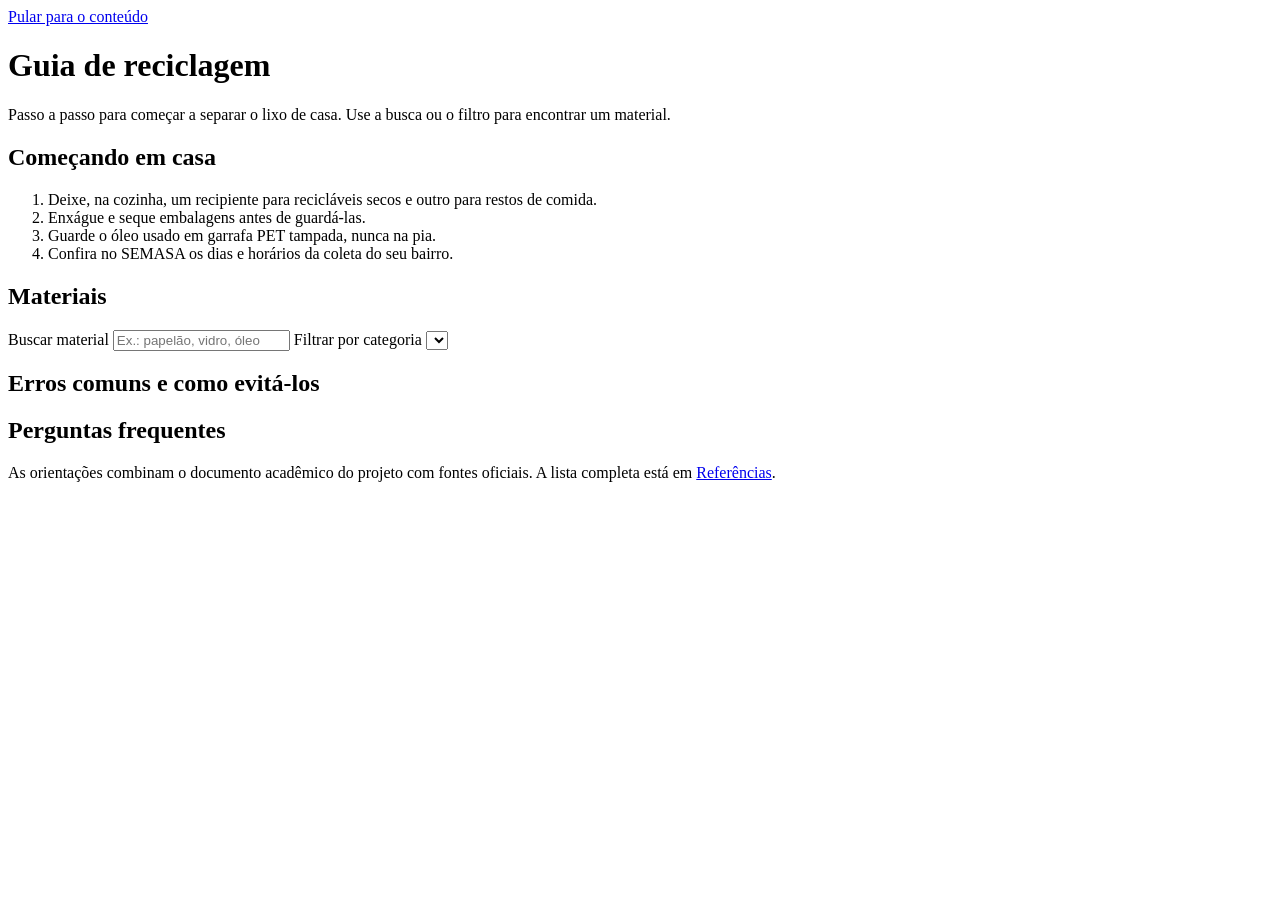
==== guia.html @ c44e5894 "primeira versão o lixo da minha cas" ====
<!doctype html>
<html lang="pt-BR">
<head>
  <meta charset="utf-8">
  <meta name="viewport" content="width=device-width, initial-scale=1">
  <meta name="description" content="Guia de reciclagem: como separar, limpar, armazenar e destinar cada tipo de resíduo doméstico.">
  <title>Guia de reciclagem · O Lixo da Minha Casa</title>
  <link rel="stylesheet" href="css/style.css">
</head>
<body data-page="guia">
  <a class="skip" href="#conteudo">Pular para o conteúdo</a>
  <div id="site-header"></div>

  <main id="conteudo">
    <div class="container">
      <h1>Guia de reciclagem</h1>
      <p>Passo a passo para começar a separar o lixo de casa. Use a busca ou o filtro para encontrar um material.</p>

      <h2>Começando em casa</h2>
      <ol>
        <li>Deixe, na cozinha, um recipiente para recicláveis secos e outro para restos de comida.</li>
        <li>Enxágue e seque embalagens antes de guardá-las.</li>
        <li>Guarde o óleo usado em garrafa PET tampada, nunca na pia.</li>
        <li>Confira no SEMASA os dias e horários da coleta do seu bairro.</li>
      </ol>

      <h2>Materiais</h2>
      <div class="controles" role="search">
        <label for="busca-material">Buscar material
          <input id="busca-material" type="search" placeholder="Ex.: papelão, vidro, óleo">
        </label>
        <label for="filtro-categoria">Filtrar por categoria
          <select id="filtro-categoria"></select>
        </label>
      </div>
      <div id="guia-materiais" aria-live="polite"></div>

      <h2>Erros comuns e como evitá-los</h2>
      <div id="guia-erros" class="grade"></div>

      <h2>Perguntas frequentes</h2>
      <div id="guia-perguntas"></div>

      <p class="fonte">As orientações combinam o documento acadêmico do projeto com fontes oficiais. A lista completa está em <a href="referencias.html">Referências</a>.</p>
    </div>
  </main>

  <div id="site-footer"></div>
  <script src="js/main.js" defer></script>
</body>
</html>
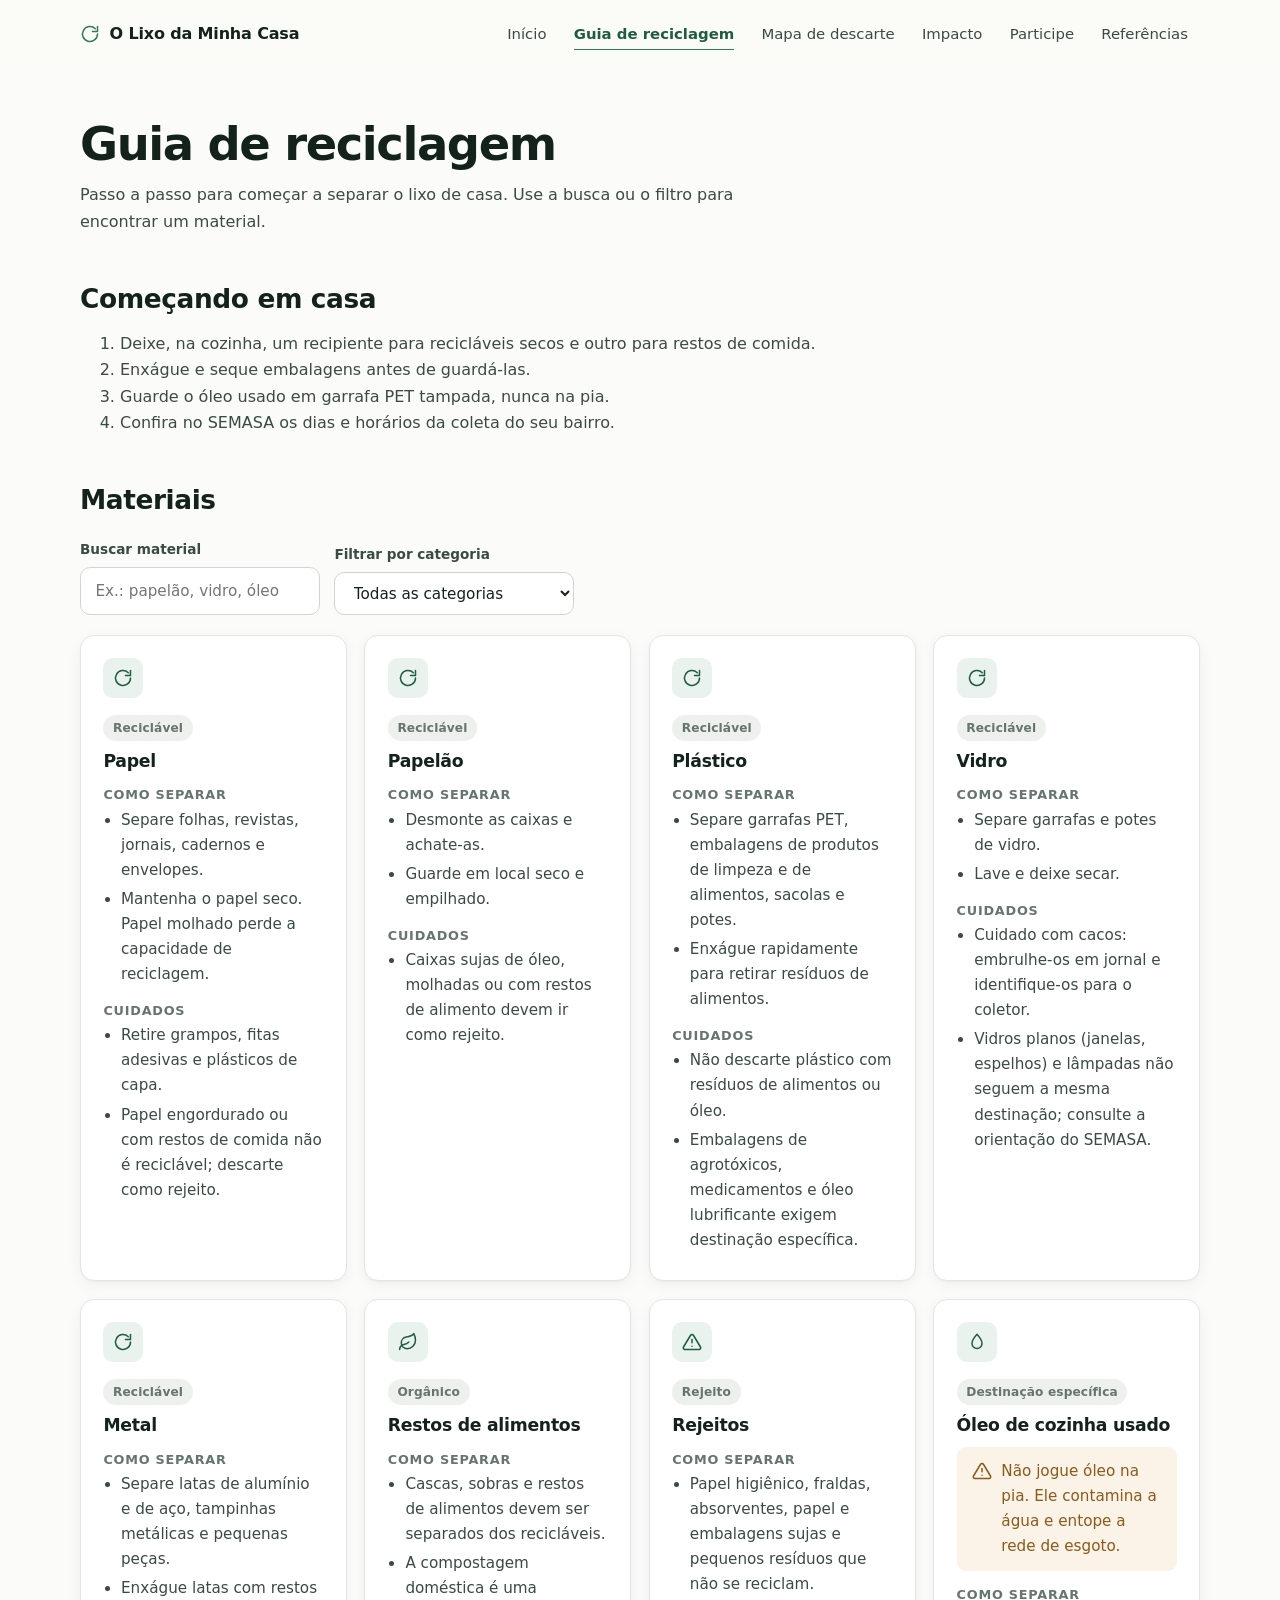
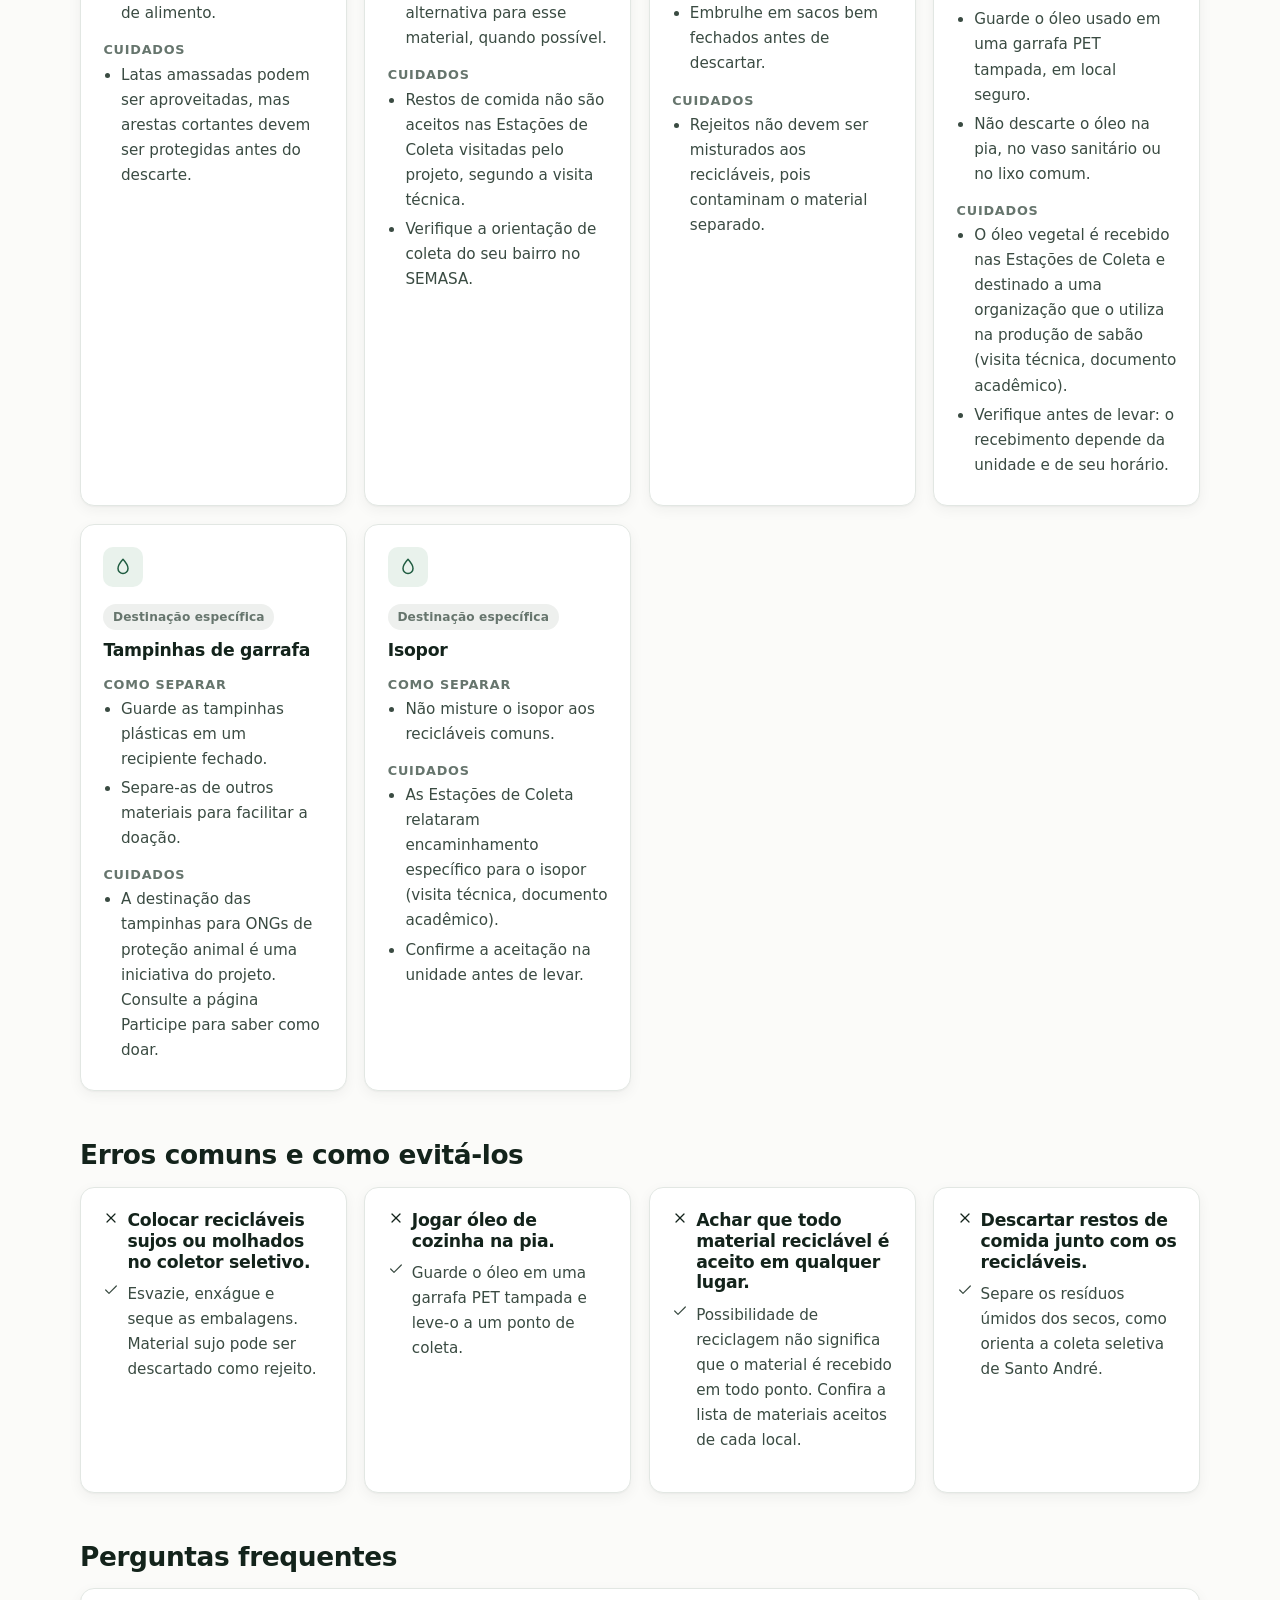
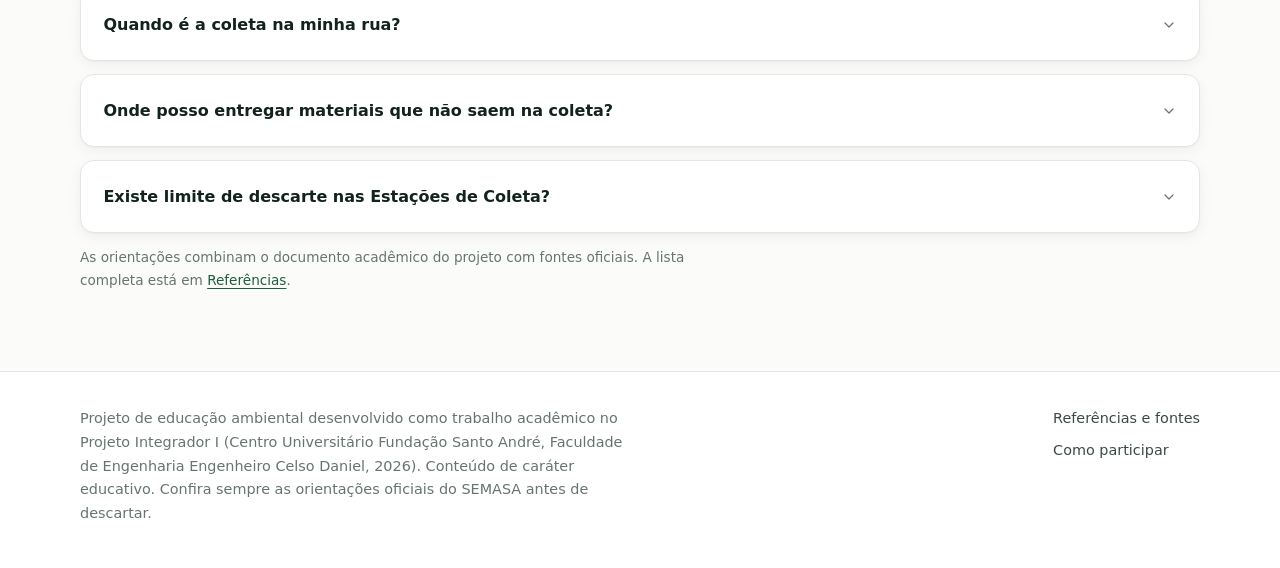
==== commit 7a77b91b: "Add files via upload site versão 2" ====
--- a/guia.html
+++ b/guia.html
@@ -5,7 +5,7 @@
   <meta name="viewport" content="width=device-width, initial-scale=1">
   <meta name="description" content="Guia de reciclagem: como separar, limpar, armazenar e destinar cada tipo de resíduo doméstico.">
   <title>Guia de reciclagem · O Lixo da Minha Casa</title>
-  <link rel="stylesheet" href="css/style.css">
+  <link rel="stylesheet" href="style.css">
 </head>
 <body data-page="guia">
   <a class="skip" href="#conteudo">Pular para o conteúdo</a>
@@ -46,6 +46,6 @@
   </main>
 
   <div id="site-footer"></div>
-  <script src="js/main.js" defer></script>
+  <script src="main.js" defer></script>
 </body>
 </html>
--- a/style.css
+++ b/style.css
@@ -0,0 +1,538 @@
+/* O Lixo da Minha Casa - estilos globais */
+
+:root {
+  --ink: #13231b;
+  --ink-2: #3a4b42;
+  --muted: #66756d;
+  --line: #e2e7e3;
+  --bg: #fbfbf9;
+  --surface: #ffffff;
+  --accent: #2f7d57;
+  --accent-ink: #1f5c40;
+  --accent-soft: #e9f2ec;
+  --sand: #f3efe7;
+  --warn: #8a5a1a;
+  --warn-bg: #fbf3e7;
+  --radius: 14px;
+  --radius-sm: 9px;
+  --shadow: 0 1px 2px rgba(19, 35, 27, 0.04), 0 4px 14px rgba(19, 35, 27, 0.05);
+  --shadow-hover: 0 2px 4px rgba(19, 35, 27, 0.05), 0 12px 28px rgba(19, 35, 27, 0.09);
+  --ease: cubic-bezier(0.2, 0.7, 0.2, 1);
+  --font: "Inter", system-ui, -apple-system, "Segoe UI", Roboto, Helvetica, Arial, sans-serif;
+}
+
+* { box-sizing: border-box; }
+
+html { scroll-behavior: smooth; -webkit-text-size-adjust: 100%; }
+
+body {
+  margin: 0;
+  font-family: var(--font);
+  color: var(--ink-2);
+  background: var(--bg);
+  font-size: 16px;
+  line-height: 1.65;
+  -webkit-font-smoothing: antialiased;
+  animation: pagina-entra 0.5s var(--ease) both;
+}
+
+img, svg { max-width: 100%; }
+
+a { color: var(--accent-ink); text-decoration-thickness: 1px; text-underline-offset: 3px; }
+a:hover { color: var(--ink); }
+
+:focus-visible {
+  outline: 2px solid var(--accent);
+  outline-offset: 3px;
+  border-radius: 4px;
+}
+
+.icone {
+  width: 20px;
+  height: 20px;
+  flex: none;
+  fill: none;
+  stroke: currentColor;
+  stroke-width: 1.8;
+  stroke-linecap: round;
+  stroke-linejoin: round;
+}
+.icone.pequeno { width: 16px; height: 16px; }
+
+.skip {
+  position: absolute;
+  left: -999px;
+  top: 0;
+  background: var(--ink);
+  color: #fff;
+  padding: 0.5rem 1rem;
+  z-index: 100;
+}
+.skip:focus { left: 1rem; top: 1rem; }
+
+.container { width: min(1120px, 92%); margin: 0 auto; }
+
+main { min-height: 70vh; padding: 3rem 0 4rem; }
+
+h1, h2, h3, h4 {
+  color: var(--ink);
+  line-height: 1.2;
+  letter-spacing: -0.015em;
+  font-weight: 650;
+}
+h1 { font-size: clamp(2rem, 4.2vw, 2.9rem); margin: 0 0 0.6rem; letter-spacing: -0.03em; }
+h2 { font-size: clamp(1.35rem, 2.6vw, 1.65rem); margin: 3rem 0 1rem; }
+h3 { font-size: 1.08rem; margin: 0 0 0.4rem; }
+h4 { font-size: 0.8rem; margin: 1rem 0 0.3rem; color: var(--muted); text-transform: uppercase; letter-spacing: 0.06em; font-weight: 600; }
+
+p { margin: 0 0 1rem; max-width: 70ch; }
+
+.lead { font-size: 1.12rem; color: var(--ink-2); max-width: 62ch; }
+
+.kicker {
+  display: inline-block;
+  font-size: 0.78rem;
+  font-weight: 600;
+  letter-spacing: 0.1em;
+  text-transform: uppercase;
+  color: var(--accent);
+  margin-bottom: 0.8rem;
+}
+
+/* Cabeçalho */
+.cabecalho {
+  background: rgba(251, 251, 249, 0.86);
+  backdrop-filter: saturate(1.4) blur(10px);
+  -webkit-backdrop-filter: saturate(1.4) blur(10px);
+  position: sticky;
+  top: 0;
+  z-index: 50;
+  border-bottom: 1px solid transparent;
+  transition: border-color 0.3s var(--ease), box-shadow 0.3s var(--ease);
+}
+.cabecalho.rolado { border-bottom-color: var(--line); box-shadow: 0 6px 18px rgba(19, 35, 27, 0.04); }
+.cabecalho .barra {
+  position: relative;
+  display: flex;
+  align-items: center;
+  justify-content: space-between;
+  min-height: 68px;
+  gap: 1rem;
+}
+.marca {
+  display: inline-flex;
+  align-items: center;
+  gap: 0.6rem;
+  color: var(--ink);
+  text-decoration: none;
+  font-weight: 650;
+  font-size: 1rem;
+  letter-spacing: -0.01em;
+}
+.marca:hover { color: var(--accent-ink); }
+.marca svg { color: var(--accent); }
+.marca svg .arco { transition: transform 0.9s var(--ease); transform-origin: 12px 12px; }
+.marca:hover svg .arco { transform: rotate(120deg); }
+
+.menu { display: flex; gap: 0.2rem; flex-wrap: wrap; }
+.menu a {
+  position: relative;
+  color: var(--ink-2);
+  text-decoration: none;
+  font-size: 0.93rem;
+  padding: 0.5rem 0.75rem;
+  border-radius: 8px;
+  transition: color 0.2s var(--ease);
+}
+.menu a::after {
+  content: "";
+  position: absolute;
+  left: 0.75rem;
+  right: 0.75rem;
+  bottom: 0.25rem;
+  height: 1.5px;
+  background: var(--accent);
+  transform: scaleX(0);
+  transform-origin: left;
+  transition: transform 0.35s var(--ease);
+}
+.menu a:hover { color: var(--ink); }
+.menu a:hover::after { transform: scaleX(1); }
+.menu a[aria-current="page"] { color: var(--accent-ink); font-weight: 600; }
+.menu a[aria-current="page"]::after { transform: scaleX(1); }
+
+.menu-toggle {
+  display: none;
+  align-items: center;
+  justify-content: center;
+  background: transparent;
+  color: var(--ink);
+  border: 1px solid var(--line);
+  border-radius: 10px;
+  width: 42px;
+  height: 42px;
+  cursor: pointer;
+  transition: background 0.2s var(--ease), transform 0.2s var(--ease);
+}
+.menu-toggle:active { transform: scale(0.96); }
+.menu-toggle .icone { transition: transform 0.35s var(--ease); }
+.menu-toggle[aria-expanded="true"] .icone { transform: rotate(90deg); }
+
+.progresso {
+  position: absolute;
+  left: 0;
+  bottom: -1px;
+  height: 2px;
+  width: 100%;
+  background: var(--accent);
+  transform-origin: left;
+  transform: scaleX(0);
+}
+
+@media (max-width: 800px) {
+  .menu-toggle { display: inline-flex; }
+  .menu {
+    position: absolute;
+    left: 0;
+    right: 0;
+    top: 100%;
+    background: var(--bg);
+    flex-direction: column;
+    gap: 0;
+    padding: 0 4%;
+    border-bottom: 1px solid var(--line);
+    max-height: 0;
+    overflow: hidden;
+    transition: max-height 0.45s var(--ease), padding 0.45s var(--ease);
+  }
+  .menu.aberto { max-height: 420px; padding: 0.5rem 4% 1rem; }
+  .menu a { padding: 0.8rem 0.5rem; border-bottom: 1px solid var(--line); border-radius: 0; }
+  .menu a::after { display: none; }
+}
+
+/* Botões */
+.botao {
+  display: inline-flex;
+  align-items: center;
+  gap: 0.5rem;
+  background: var(--accent);
+  color: #fff;
+  padding: 0.72rem 1.2rem;
+  border-radius: 10px;
+  text-decoration: none;
+  font: inherit;
+  font-size: 0.95rem;
+  font-weight: 600;
+  border: 1px solid transparent;
+  cursor: pointer;
+  transition: background 0.2s var(--ease), transform 0.15s var(--ease), box-shadow 0.25s var(--ease);
+}
+.botao .icone { transition: transform 0.3s var(--ease); }
+.botao:hover { background: var(--accent-ink); color: #fff; box-shadow: 0 6px 16px rgba(31, 92, 64, 0.22); }
+.botao:hover .icone { transform: translateX(3px); }
+.botao:active { transform: scale(0.98); }
+.botao.secundario { background: transparent; color: var(--accent-ink); border-color: #c9d9cf; }
+.botao.secundario:hover { background: var(--accent-soft); color: var(--ink); box-shadow: none; }
+
+/* Hero */
+.hero {
+  display: grid;
+  grid-template-columns: 1.15fr 0.85fr;
+  gap: 2.5rem;
+  align-items: center;
+  padding: 1rem 0 2.5rem;
+}
+.hero .texto > * { animation: sobe 0.7s var(--ease) both; }
+.hero .texto > *:nth-child(1) { animation-delay: 0.05s; }
+.hero .texto > *:nth-child(2) { animation-delay: 0.12s; }
+.hero .texto > *:nth-child(3) { animation-delay: 0.2s; }
+.hero .texto > *:nth-child(4) { animation-delay: 0.28s; }
+.hero .acoes { display: flex; gap: 0.75rem; flex-wrap: wrap; margin-top: 1.6rem; }
+
+.ilustracao { display: flex; justify-content: center; }
+.ilustracao svg { width: min(360px, 100%); height: auto; }
+.ilustracao .seta {
+  stroke: var(--accent);
+  stroke-width: 6;
+  fill: none;
+  stroke-linecap: round;
+  stroke-dasharray: 90 400;
+  animation: percorre 9s linear infinite;
+}
+.ilustracao .seta:nth-of-type(2) { animation-delay: -3s; }
+.ilustracao .seta:nth-of-type(3) { animation-delay: -6s; }
+.ilustracao .nucleo { animation: respira 4s ease-in-out infinite; transform-origin: 160px 160px; }
+.ilustracao .anel { stroke: var(--line); stroke-width: 1.5; fill: none; }
+.ilustracao .ponto { fill: var(--accent); animation: pisca 4s ease-in-out infinite; }
+.ilustracao .ponto:nth-of-type(2) { animation-delay: 1.3s; }
+.ilustracao .ponto:nth-of-type(3) { animation-delay: 2.6s; }
+
+@media (max-width: 860px) {
+  .hero { grid-template-columns: 1fr; }
+  .ilustracao { order: -1; }
+  .ilustracao svg { width: min(240px, 70%); }
+}
+
+/* Cartões e grades */
+.grade {
+  display: grid;
+  gap: 1.1rem;
+  grid-template-columns: repeat(auto-fit, minmax(250px, 1fr));
+}
+
+.cartao {
+  position: relative;
+  background: var(--surface);
+  border: 1px solid var(--line);
+  border-radius: var(--radius);
+  padding: 1.4rem;
+  box-shadow: var(--shadow);
+  transition: transform 0.35s var(--ease), box-shadow 0.35s var(--ease), border-color 0.35s var(--ease);
+}
+.cartao:hover { transform: translateY(-3px); box-shadow: var(--shadow-hover); border-color: #cfdcd3; }
+.cartao .selo {
+  width: 40px;
+  height: 40px;
+  border-radius: 10px;
+  background: var(--accent-soft);
+  color: var(--accent-ink);
+  display: grid;
+  place-items: center;
+  margin-bottom: 1rem;
+  transition: transform 0.35s var(--ease), background 0.35s var(--ease);
+}
+.cartao:hover .selo { transform: scale(1.06); background: #dcebe2; }
+.cartao p { font-size: 0.95rem; }
+.cartao ul, .cartao ol { padding-left: 1.1rem; margin: 0.3rem 0; font-size: 0.95rem; }
+.cartao li + li { margin-top: 0.25rem; }
+.cartao .vejamais {
+  display: inline-flex;
+  align-items: center;
+  gap: 0.35rem;
+  font-size: 0.92rem;
+  font-weight: 600;
+  text-decoration: none;
+  color: var(--accent-ink);
+  margin-top: 0.4rem;
+}
+.cartao .vejamais .icone { transition: transform 0.3s var(--ease); }
+.cartao:hover .vejamais .icone { transform: translateX(4px); }
+
+.destaque {
+  background: var(--sand);
+  border-radius: var(--radius);
+  padding: 1.6rem 1.8rem;
+  margin: 2.5rem 0;
+}
+.destaque h2 { margin-top: 0; }
+
+.aviso {
+  display: flex;
+  gap: 0.6rem;
+  align-items: flex-start;
+  background: var(--warn-bg);
+  color: var(--warn);
+  padding: 0.75rem 0.95rem;
+  border-radius: var(--radius-sm);
+  margin: 0.7rem 0;
+  font-size: 0.93rem;
+}
+.aviso .icone { margin-top: 2px; }
+
+.vazio {
+  display: flex;
+  gap: 0.7rem;
+  align-items: center;
+  background: var(--surface);
+  border: 1px dashed #c9d4cc;
+  padding: 1.2rem 1.3rem;
+  border-radius: var(--radius-sm);
+  color: var(--muted);
+  animation: sobe 0.5s var(--ease) both;
+}
+
+.erro {
+  display: flex;
+  gap: 0.6rem;
+  align-items: flex-start;
+  background: #fbeceb;
+  color: #8b2b22;
+  padding: 1rem 1.1rem;
+  border-radius: var(--radius-sm);
+}
+
+.fonte { font-size: 0.85rem; color: var(--muted); }
+
+.tag {
+  display: inline-flex;
+  align-items: center;
+  gap: 0.35rem;
+  background: var(--accent-soft);
+  color: var(--accent-ink);
+  padding: 0.2rem 0.6rem;
+  border-radius: 999px;
+  font-size: 0.76rem;
+  font-weight: 600;
+  letter-spacing: 0.01em;
+  margin-bottom: 0.6rem;
+}
+.tag.neutra { background: #eef0ee; color: var(--muted); }
+
+/* Controles */
+.controles {
+  display: flex;
+  gap: 0.9rem;
+  flex-wrap: wrap;
+  align-items: end;
+  margin: 1.4rem 0 1.2rem;
+}
+.controles label {
+  display: flex;
+  flex-direction: column;
+  font-weight: 600;
+  font-size: 0.85rem;
+  color: var(--ink-2);
+  gap: 0.4rem;
+}
+.campo {
+  position: relative;
+  display: flex;
+  align-items: center;
+}
+.campo .icone { position: absolute; left: 0.8rem; color: var(--muted); pointer-events: none; }
+.controles input, .controles select {
+  font: inherit;
+  font-size: 0.95rem;
+  font-weight: 400;
+  padding: 0.66rem 0.9rem;
+  border: 1px solid #cdd7d0;
+  border-radius: 10px;
+  min-width: 240px;
+  background: var(--surface);
+  color: var(--ink);
+  transition: border-color 0.2s var(--ease), box-shadow 0.2s var(--ease);
+}
+.campo input { padding-left: 2.4rem; }
+.controles input:focus, .controles select:focus {
+  outline: none;
+  border-color: var(--accent);
+  box-shadow: 0 0 0 4px rgba(47, 125, 87, 0.12);
+}
+
+/* Acordeão do guia */
+details.cartao summary {
+  list-style: none;
+  cursor: pointer;
+  display: flex;
+  justify-content: space-between;
+  align-items: center;
+  gap: 1rem;
+  color: var(--ink);
+  font-weight: 600;
+}
+details.cartao summary::-webkit-details-marker { display: none; }
+details.cartao summary .icone { transition: transform 0.35s var(--ease); color: var(--muted); }
+details.cartao[open] summary .icone { transform: rotate(180deg); }
+details.cartao[open] { box-shadow: var(--shadow-hover); }
+details.cartao .corpo { animation: sobe 0.4s var(--ease) both; margin-top: 0.8rem; color: var(--ink-2); }
+
+/* Mapa */
+.mapa-caixa {
+  position: relative;
+  border-radius: var(--radius);
+  overflow: hidden;
+  border: 1px solid var(--line);
+  box-shadow: var(--shadow);
+  background: var(--surface);
+}
+#mapa-canvas { height: 500px; width: 100%; z-index: 1; animation: esmaece 0.8s var(--ease) both; }
+.legenda-mapa { font-size: 0.86rem; color: var(--muted); }
+.lista-pontos { display: grid; gap: 1rem; grid-template-columns: repeat(auto-fit, minmax(270px, 1fr)); }
+.ponto dl { margin: 0.6rem 0 0.9rem; }
+.ponto dt { font-weight: 600; font-size: 0.8rem; color: var(--muted); margin-top: 0.6rem; text-transform: uppercase; letter-spacing: 0.04em; }
+.ponto dd { margin: 0.1rem 0 0; font-size: 0.93rem; color: var(--ink-2); }
+.ponto .botao { font-size: 0.88rem; padding: 0.55rem 0.9rem; }
+
+/* Impacto */
+.indicador .numero {
+  display: block;
+  font-size: 2.4rem;
+  font-weight: 650;
+  letter-spacing: -0.03em;
+  color: var(--ink);
+  font-variant-numeric: tabular-nums;
+  line-height: 1.1;
+}
+.indicador .unidade { font-size: 0.88rem; color: var(--muted); }
+.indicador .sem-dados { font-size: 1rem; color: var(--muted); font-weight: 500; }
+
+/* Referências */
+.grupo-refs ul { list-style: none; padding: 0; margin: 0; }
+.grupo-refs li { border-top: 1px solid var(--line); padding: 1rem 0; }
+.grupo-refs li:last-child { border-bottom: 1px solid var(--line); }
+.grupo-refs .titulo { font-weight: 600; color: var(--ink); }
+.grupo-refs .instituicao { font-size: 0.9rem; color: var(--muted); }
+.grupo-refs .selo-status { margin-top: 0.4rem; }
+
+/* Skeleton (carregamento) */
+.skeleton {
+  position: relative;
+  overflow: hidden;
+  background: #eef2ef;
+  border-radius: var(--radius);
+  height: 170px;
+}
+.skeleton::after {
+  content: "";
+  position: absolute;
+  inset: 0;
+  background: linear-gradient(90deg, transparent, rgba(255, 255, 255, 0.75), transparent);
+  transform: translateX(-100%);
+  animation: brilho 1.4s ease-in-out infinite;
+}
+
+/* Revelação ao rolar */
+.reveal {
+  opacity: 0;
+  transform: translateY(16px);
+  transition: opacity 0.7s var(--ease), transform 0.7s var(--ease);
+  transition-delay: var(--d, 0ms);
+}
+.reveal.visivel { opacity: 1; transform: none; }
+
+/* Contador numérico */
+.contando { font-variant-numeric: tabular-nums; }
+
+/* Rodapé */
+.rodape {
+  border-top: 1px solid var(--line);
+  padding: 2.2rem 0 2.6rem;
+  color: var(--muted);
+  font-size: 0.9rem;
+  background: var(--surface);
+}
+.rodape .container { display: flex; gap: 2rem; justify-content: space-between; flex-wrap: wrap; }
+.rodape p { max-width: 60ch; margin: 0; }
+.rodape ul { list-style: none; padding: 0; margin: 0; display: flex; flex-direction: column; gap: 0.5rem; }
+.rodape a { color: var(--ink-2); text-decoration: none; }
+.rodape a:hover { color: var(--accent-ink); text-decoration: underline; }
+
+/* Animações */
+@keyframes pagina-entra { from { opacity: 0; } to { opacity: 1; } }
+@keyframes sobe { from { opacity: 0; transform: translateY(12px); } to { opacity: 1; transform: none; } }
+@keyframes esmaece { from { opacity: 0; } to { opacity: 1; } }
+@keyframes brilho { to { transform: translateX(100%); } }
+@keyframes percorre { to { stroke-dashoffset: -490; } }
+@keyframes respira { 0%, 100% { transform: scale(1); } 50% { transform: scale(1.04); } }
+@keyframes pisca { 0%, 100% { opacity: 0.35; } 50% { opacity: 1; } }
+
+@media (prefers-reduced-motion: reduce) {
+  html { scroll-behavior: auto; }
+  *, *::before, *::after {
+    animation-duration: 0.01ms !important;
+    animation-iteration-count: 1 !important;
+    transition-duration: 0.01ms !important;
+    transition-delay: 0ms !important;
+  }
+  .reveal { opacity: 1; transform: none; }
+}
